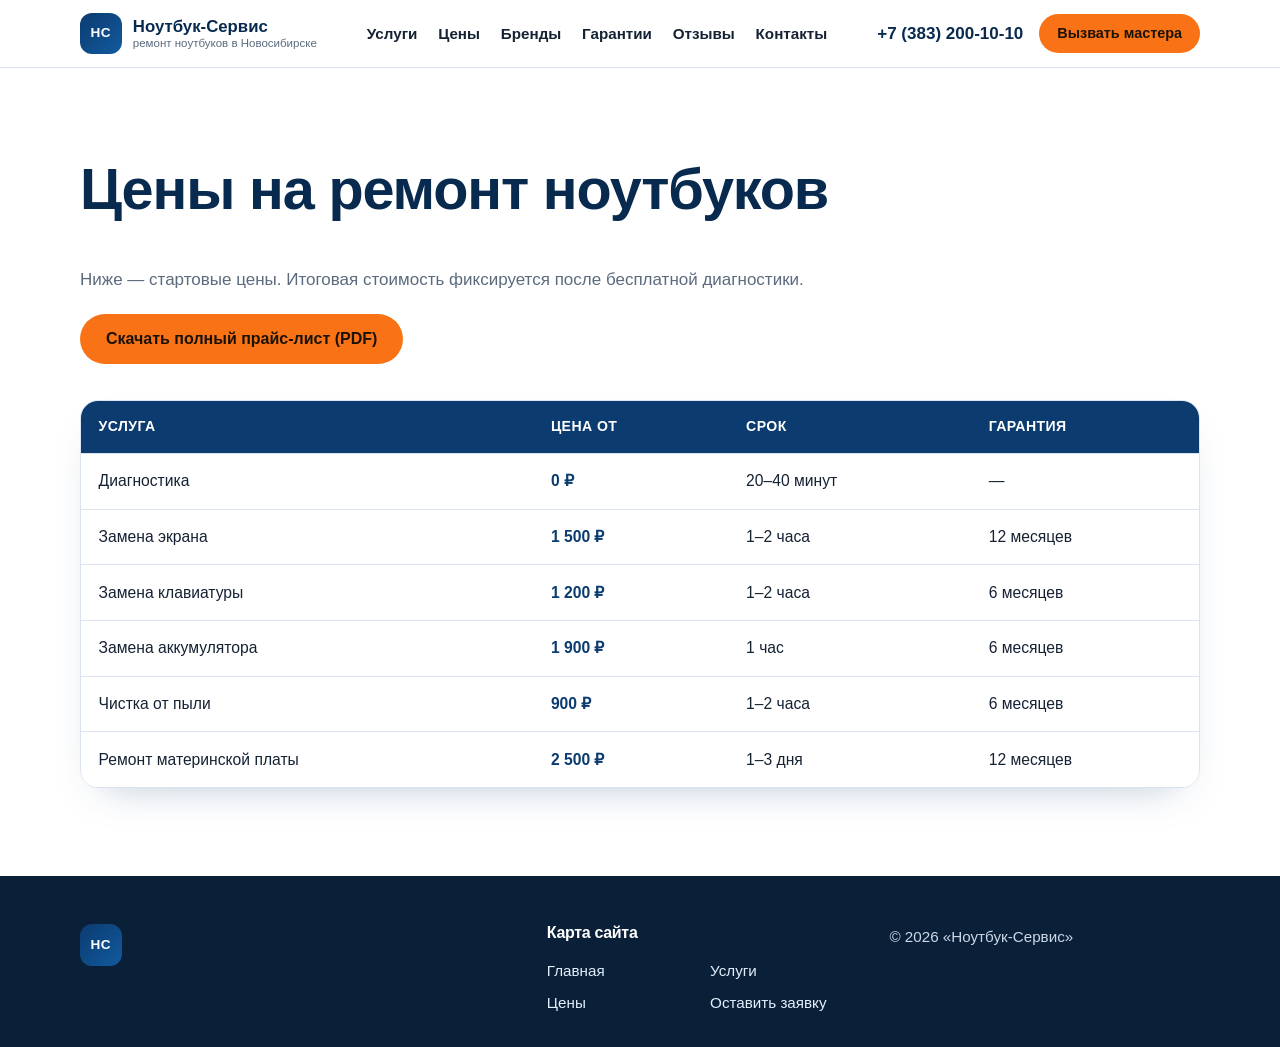
==== prices.html @ d0fde132 "Create prices.html" ====
<!DOCTYPE html>
<html lang="ru">
<head>
  <meta charset="utf-8">
  <meta name="viewport" content="width=device-width, initial-scale=1">
  <title>Цены на ремонт ноутбуков в Новосибирске — Ноутбук-Сервис</title>
  <meta name="description" content="Актуальные цены на ремонт ноутбуков. Диагностика бесплатно. Скачать полный прайс-лист.">
  <link rel="canonical" href="https://dun4ikuchizuke.github.io/laptop-repair-nsk/prices.html">
  <link rel="stylesheet" href="styles/main.css">
</head>
<body>
  <header class="site-header">
    <div class="container header-inner">
      <a class="logo" href="index.html">
        <span class="logo-mark">НС</span>
        <span class="logo-text"><strong>Ноутбук-Сервис</strong><small>ремонт ноутбуков в Новосибирске</small></span>
      </a>
      <nav class="site-nav">
        <ul class="nav-list">
          <li><a href="services.html">Услуги</a></li>
          <li><a href="prices.html">Цены</a></li>
          <li><a href="index.html#brands">Бренды</a></li>
          <li><a href="index.html#guarantee">Гарантии</a></li>
          <li><a href="index.html#reviews">Отзывы</a></li>
          <li><a href="index.html#contacts">Контакты</a></li>
        </ul>
      </nav>
      <div class="header-actions">
        <a class="header-phone" href="tel:+73832001010">+7 (383) 200-10-10</a>
        <a class="button button-small" href="order.html">Вызвать мастера</a>
      </div>
    </div>
  </header>

  <main>
    <section class="section" id="prices">
      <div class="container">
        <div class="section-head">
          <h1>Цены на ремонт ноутбуков</h1>
          <p>Ниже — стартовые цены. Итоговая стоимость фиксируется после бесплатной диагностики.</p>
          <!-- Эта ссылка нужна для цели "Скачал прайс-лист" -->
          <p style="margin-top: 20px;">
            <a class="button" href="price-list.pdf" download>Скачать полный прайс-лист (PDF)</a>
          </p>
        </div>
        
        <div class="table-wrap">
          <table class="price-table">
            <thead>
              <tr>
                <th>Услуга</th>
                <th>Цена от</th>
                <th>Срок</th>
                <th>Гарантия</th>
              </tr>
            </thead>
            <tbody>
              <tr><td>Диагностика</td><td>0 ₽</td><td>20–40 минут</td><td>—</td></tr>
              <tr><td>Замена экрана</td><td>1 500 ₽</td><td>1–2 часа</td><td>12 месяцев</td></tr>
              <tr><td>Замена клавиатуры</td><td>1 200 ₽</td><td>1–2 часа</td><td>6 месяцев</td></tr>
              <tr><td>Замена аккумулятора</td><td>1 900 ₽</td><td>1 час</td><td>6 месяцев</td></tr>
              <tr><td>Чистка от пыли</td><td>900 ₽</td><td>1–2 часа</td><td>6 месяцев</td></tr>
              <tr><td>Ремонт материнской платы</td><td>2 500 ₽</td><td>1–3 дня</td><td>12 месяцев</td></tr>
            </tbody>
          </table>
        </div>
      </div>
    </section>
  </main>

  <footer class="site-footer">
    <div class="container footer-grid">
      <div><a class="logo footer-logo" href="index.html"><span class="logo-mark">НС</span></a></div>
      <nav>
        <h2 class="footer-title">Карта сайта</h2>
        <ul class="footer-nav">
          <li><a href="index.html">Главная</a></li>
          <li><a href="services.html">Услуги</a></li>
          <li><a href="prices.html">Цены</a></li>
          <li><a href="order.html">Оставить заявку</a></li>
        </ul>
      </nav>
      <div><p>© 2026 «Ноутбук-Сервис»</p></div>
    </div>
  </footer>
</body>
</html>
---- styles/main.css ----
:root {
  --brand: #0b3b6f;
  --brand-dark: #082a4f;
  --accent: #f97316;
  --accent-dark: #c2410c;
  --ink: #152233;
  --muted: #5b6b7d;
  --bg: #f6f9fc;
  --surface: #ffffff;
  --line: #dbe4ee;
  --radius: 18px;
  --shadow: 0 18px 40px -24px rgba(11, 59, 111, 0.35);
  --container: 1120px;
  --font: "Segoe UI", "Inter", "Helvetica Neue", Arial, sans-serif;
}

*,
*::before,
*::after {
  box-sizing: border-box;
}

html {
  scroll-behavior: smooth;
  -webkit-text-size-adjust: 100%;
}

body {
  margin: 0;
  font-family: var(--font);
  font-size: 1.0625rem;
  line-height: 1.65;
  color: var(--ink);
  background: var(--surface);
}

img {
  display: block;
  max-width: 100%;
  height: auto;
}

a {
  color: var(--brand);
  text-decoration-thickness: 0.08em;
  text-underline-offset: 0.18em;
}

a:hover {
  color: var(--accent-dark);
}

h1,
h2,
h3 {
  margin: 0 0 0.75em;
  line-height: 1.15;
  letter-spacing: -0.02em;
  color: var(--brand-dark);
}

h1 {
  font-size: clamp(2.1rem, 5vw, 3.6rem);
}

h2 {
  font-size: clamp(1.65rem, 3.2vw, 2.5rem);
}

h3 {
  font-size: clamp(1.1rem, 1.7vw, 1.3rem);
}

p {
  margin: 0 0 1em;
}

ul,
ol {
  margin: 0 0 1.25em;
}

:focus-visible {
  outline: 3px solid var(--accent);
  outline-offset: 3px;
}

.container {
  width: min(100% - 2.5rem, var(--container));
  margin-inline: auto;
}

.skip-link {
  position: fixed;
  top: 0.75rem;
  left: 0.75rem;
  z-index: 100;
  padding: 0.7rem 1.1rem;
  border-radius: 10px;
  background: var(--brand);
  color: #fff;
  font-weight: 700;
  transform: translateY(-200%);
  transition: transform 0.2s ease;
}

.skip-link:focus {
  transform: translateY(0);
  color: #fff;
}

.muted {
  color: var(--muted);
}

.eyebrow {
  margin-bottom: 0.6rem;
  font-size: 0.8rem;
  font-weight: 800;
  letter-spacing: 0.12em;
  text-transform: uppercase;
  color: var(--accent-dark);
}

.button {
  display: inline-flex;
  align-items: center;
  justify-content: center;
  gap: 0.5em;
  padding: 0.85rem 1.5rem;
  border: 2px solid transparent;
  border-radius: 999px;
  background: var(--accent);
  color: #1b1206;
  font-weight: 800;
  font-size: 1rem;
  line-height: 1.2;
  text-decoration: none;
  cursor: pointer;
  transition: background 0.2s ease, color 0.2s ease, transform 0.2s ease;
}

.button:hover {
  background: var(--accent-dark);
  color: #fff;
  transform: translateY(-2px);
}

.button-secondary {
  background: transparent;
  border-color: var(--brand);
  color: var(--brand);
}

.button-secondary:hover {
  background: var(--brand);
  border-color: var(--brand);
  color: #fff;
}

.button-small {
  padding: 0.55rem 1rem;
  font-size: 0.9rem;
}

.site-header {
  position: sticky;
  top: 0;
  z-index: 30;
  border-bottom: 1px solid var(--line);
  background: rgba(255, 255, 255, 0.96);
  backdrop-filter: blur(10px);
}

.header-inner {
  display: flex;
  flex-wrap: wrap;
  align-items: center;
  gap: 0.85rem 2rem;
  padding-block: 0.8rem;
}

.logo {
  display: inline-flex;
  align-items: center;
  gap: 0.7rem;
  color: var(--brand-dark);
  text-decoration: none;
}

.logo:hover {
  color: var(--brand-dark);
}

.logo-mark {
  display: grid;
  place-items: center;
  width: 2.6rem;
  height: 2.6rem;
  border-radius: 12px;
  background: linear-gradient(135deg, var(--brand), #125a9e);
  color: #fff;
  font-size: 0.85rem;
  font-weight: 800;
  letter-spacing: 0.04em;
  flex: none;
}

.logo-text {
  display: flex;
  flex-direction: column;
  line-height: 1.2;
}

.logo-text strong {
  font-size: 1.05rem;
}

.logo-text small {
  font-size: 0.72rem;
  color: var(--muted);
}

.site-nav {
  margin-inline: auto;
}

.nav-list {
  display: flex;
  flex-wrap: wrap;
  gap: 0.4rem 1.3rem;
  margin: 0;
  padding: 0;
  list-style: none;
  font-size: 0.95rem;
}

.nav-list a {
  color: var(--ink);
  text-decoration: none;
  font-weight: 600;
}

.nav-list a:hover {
  color: var(--accent-dark);
  text-decoration: underline;
}

.header-actions {
  display: flex;
  align-items: center;
  gap: 1rem;
}

.header-phone {
  font-weight: 800;
  color: var(--brand-dark);
  text-decoration: none;
  white-space: nowrap;
}

.hero {
  padding-block: clamp(2.5rem, 6vw, 5rem);
  background:
    radial-gradient(60rem 30rem at 95% -10%, rgba(249, 115, 22, 0.12), transparent 60%),
    radial-gradient(50rem 28rem at -10% 110%, rgba(11, 59, 111, 0.1), transparent 60%),
    var(--surface);
}

.hero-grid {
  display: grid;
  grid-template-columns: 1.05fr 0.95fr;
  align-items: center;
  gap: clamp(2rem, 5vw, 4rem);
}

.hero-copy h1 {
  margin-bottom: 0.4em;
}

.lead {
  max-width: 38rem;
  font-size: clamp(1.05rem, 1.6vw, 1.25rem);
  color: var(--muted);
}

.hero-actions {
  display: flex;
  flex-wrap: wrap;
  gap: 0.8rem;
  margin-block: 1.75rem;
}

.trust-list {
  display: grid;
  grid-template-columns: repeat(2, minmax(0, 1fr));
  gap: 0.7rem 1.5rem;
  margin: 0;
  padding: 0;
  list-style: none;
  font-size: 0.96rem;
  font-weight: 600;
}

.trust-list li {
  position: relative;
  padding-left: 1.5rem;
}

.trust-list li::before {
  content: "";
  position: absolute;
  top: 0.42em;
  left: 0;
  width: 0.7rem;
  height: 0.7rem;
  border-radius: 3px;
  background: var(--accent);
}

.hero-media {
  margin: 0;
}

.hero-media img {
  width: 100%;
  aspect-ratio: 16 / 9;
  object-fit: cover;
  border-radius: 24px;
  box-shadow: var(--shadow);
}

.hero-media figcaption {
  margin-top: 0.7rem;
  font-size: 0.85rem;
  color: var(--muted);
  text-align: center;
}

.section {
  padding-block: clamp(3rem, 7vw, 5.5rem);
  scroll-margin-top: 6rem;
}

.section-alt {
  background: var(--bg);
  border-block: 1px solid var(--line);
}

.section-head {
  max-width: 48rem;
  margin-bottom: 2.25rem;
}

.section-head p {
  color: var(--muted);
}

.split {
  display: grid;
  grid-template-columns: repeat(2, minmax(0, 1fr));
  align-items: center;
  gap: clamp(2rem, 5vw, 4rem);
}

.columns-2 {
  display: grid;
  grid-template-columns: repeat(2, minmax(0, 1fr));
  gap: 1.25rem;
}

.columns-3 {
  display: grid;
  grid-template-columns: repeat(3, minmax(0, 1fr));
  gap: 1.25rem;
}

.panel {
  padding: 1.5rem;
  border: 1px solid var(--line);
  border-radius: var(--radius);
  background: var(--surface);
  box-shadow: var(--shadow);
}

.panel h3 {
  margin-top: 0;
}

.panel p:last-child,
.panel ul:last-child,
.panel ol:last-child {
  margin-bottom: 0;
}

.services-grid {
  display: grid;
  grid-template-columns: repeat(auto-fit, minmax(15.5rem, 1fr));
  gap: 1.25rem;
}

.service-card {
  display: flex;
  flex-direction: column;
  padding: 1.5rem;
  border: 1px solid var(--line);
  border-radius: var(--radius);
  background: var(--surface);
  box-shadow: var(--shadow);
  transition: transform 0.2s ease, border-color 0.2s ease;
}

.service-card:hover {
  transform: translateY(-4px);
  border-color: var(--accent);
}

.service-card h3 {
  margin-top: 0;
}

.service-card p {
  color: var(--muted);
  font-size: 0.96rem;
}

.service-price {
  margin-top: auto;
  padding-top: 0.6rem;
  font-size: 1.2rem;
  font-weight: 800;
  color: var(--brand);
}

.service-link {
  font-weight: 700;
  text-decoration: none;
  border-bottom: 2px solid var(--accent);
  align-self: flex-start;
}

.service-link:hover {
  border-color: var(--accent-dark);
}

.media-card {
  margin: 0;
}

.media-card img {
  width: 100%;
  aspect-ratio: 4 / 3;
  object-fit: cover;
  border-radius: 24px;
  box-shadow: var(--shadow);
}

.media-card figcaption {
  margin-top: 0.7rem;
  font-size: 0.85rem;
  color: var(--muted);
}

.steps {
  padding-left: 1.25rem;
}

.steps li {
  margin-bottom: 0.6rem;
}

.check-list {
  padding: 0;
  list-style: none;
}

.check-list li {
  position: relative;
  padding-left: 1.6rem;
  margin-bottom: 0.5rem;
}

.check-list li::before {
  content: "";
  position: absolute;
  top: 0.28em;
  left: 0.15rem;
  width: 0.45rem;
  height: 0.8rem;
  border-right: 2px solid var(--accent);
  border-bottom: 2px solid var(--accent);
  transform: rotate(45deg);
}

.district-list {
  display: grid;
  grid-template-columns: repeat(2, minmax(0, 1fr));
  gap: 0.35rem 1.5rem;
  padding: 0;
  list-style: none;
}

.district-list li {
  position: relative;
  padding-left: 1.15rem;
}

.district-list li::before {
  content: "";
  position: absolute;
  top: 0.65em;
  left: 0;
  width: 0.4rem;
  height: 0.4rem;
  border-radius: 50%;
  background: var(--accent);
}

.brand-grid {
  display: grid;
  grid-template-columns: repeat(auto-fit, minmax(14rem, 1fr));
  gap: 1.25rem;
}

.brand-card {
  padding: 1.25rem 1.25rem 1.25rem 1.5rem;
  border: 1px solid var(--line);
  border-left: 4px solid var(--accent);
  border-radius: 14px;
  background: var(--surface);
}

.brand-card h3 {
  margin: 0 0 0.4rem;
}

.brand-card p {
  margin: 0;
  color: var(--muted);
  font-size: 0.94rem;
}

.table-wrap {
  overflow-x: auto;
  border: 1px solid var(--line);
  border-radius: var(--radius);
  box-shadow: var(--shadow);
}

.price-table {
  width: 100%;
  min-width: 38rem;
  border-collapse: collapse;
  background: var(--surface);
  font-size: 0.98rem;
}

.price-table caption {
  padding: 1rem 1.25rem;
  font-weight: 800;
  text-align: left;
  color: var(--brand-dark);
}

.price-table th,
.price-table td {
  padding: 0.9rem 1.1rem;
  border-bottom: 1px solid var(--line);
  text-align: left;
}

.price-table thead th {
  background: var(--brand);
  color: #fff;
  font-size: 0.88rem;
  letter-spacing: 0.03em;
  text-transform: uppercase;
}

.price-table tbody th {
  font-weight: 600;
}

.price-table tbody td:nth-child(2) {
  font-weight: 800;
  color: var(--brand);
  white-space: nowrap;
}

.price-table tbody tr:hover {
  background: #f1f6fb;
}

.price-table tbody tr:last-child th,
.price-table tbody tr:last-child td {
  border-bottom: 0;
}

.rating-summary {
  display: inline-block;
  padding: 0.45rem 0.9rem;
  border-radius: 999px;
  background: #fff7ed;
  color: #9a3412;
  font-size: 0.95rem;
}

.reviews-grid {
  display: grid;
  grid-template-columns: repeat(auto-fit, minmax(16rem, 1fr));
  gap: 1.25rem;
}

.review-card {
  display: flex;
  flex-direction: column;
  padding: 1.5rem;
  border: 1px solid var(--line);
  border-radius: var(--radius);
  background: var(--surface);
  box-shadow: var(--shadow);
}

.review-card h3 {
  margin: 0 0 0.4rem;
  font-size: 1.05rem;
}

.review-rating {
  color: #d97706;
  font-size: 1rem;
  letter-spacing: 0.12em;
}

.review-card blockquote {
  margin: 0.75rem 0 1rem;
  color: var(--muted);
}

.review-card blockquote p {
  margin: 0;
}

.review-meta {
  margin-top: auto;
  font-size: 0.85rem;
  color: var(--muted);
}

.faq-list {
  max-width: 52rem;
}

.faq-list details {
  border-bottom: 1px solid var(--line);
}

.faq-list details:first-child {
  border-top: 1px solid var(--line);
}

.faq-list summary {
  position: relative;
  padding: 1.1rem 2.5rem 1.1rem 0;
  font-weight: 700;
  cursor: pointer;
  list-style: none;
}

.faq-list summary::-webkit-details-marker {
  display: none;
}

.faq-list summary::after {
  content: "+";
  position: absolute;
  top: 50%;
  right: 0.4rem;
  transform: translateY(-50%);
  font-size: 1.6rem;
  font-weight: 400;
  line-height: 1;
  color: var(--accent-dark);
}

.faq-list details[open] summary::after {
  content: "−";
}

.faq-list details > div {
  padding-bottom: 1.1rem;
  color: var(--muted);
}

.faq-list details > div p:last-child {
  margin-bottom: 0;
}

.section-cta {
  background:
    radial-gradient(50rem 24rem at 100% 0%, rgba(249, 115, 22, 0.22), transparent 60%),
    linear-gradient(140deg, var(--brand-dark), var(--brand));
  color: #eaf2fb;
}

.section-cta h2 {
  color: #fff;
}

.section-cta p {
  color: rgba(234, 242, 251, 0.86);
}

.section-cta .eyebrow {
  color: #fdba74;
}

.section-cta .muted {
  color: rgba(234, 242, 251, 0.7);
}

.cta-grid {
  display: grid;
  grid-template-columns: repeat(2, minmax(0, 1fr));
  align-items: start;
  gap: clamp(2rem, 5vw, 4rem);
}

.cta-phone {
  margin-block: 1rem;
  font-size: 1.6rem;
  font-weight: 800;
}

.cta-phone a {
  color: #fff;
  text-decoration: none;
}

.cta-phone a:hover {
  color: #fdba74;
}

.callback-form {
  padding: clamp(1.25rem, 3vw, 2rem);
  border-radius: 20px;
  background: var(--surface);
  color: var(--ink);
  box-shadow: 0 24px 50px -20px rgba(0, 0, 0, 0.45);
}

.form-field {
  margin-bottom: 1rem;
}

.form-field label {
  display: block;
  margin-bottom: 0.35rem;
  font-size: 0.9rem;
  font-weight: 700;
}

.form-field input,
.form-field textarea {
  width: 100%;
  padding: 0.8rem 0.9rem;
  border: 1px solid var(--line);
  border-radius: 12px;
  background: #fbfdff;
  color: var(--ink);
  font: inherit;
  font-size: 1rem;
}

.form-field input:focus,
.form-field textarea:focus {
  border-color: var(--accent);
  box-shadow: 0 0 0 3px rgba(249, 115, 22, 0.18);
  outline: none;
}

.form-field textarea {
  resize: vertical;
}

.form-field-full {
  grid-column: 1 / -1;
}

.checkbox {
  display: flex;
  align-items: flex-start;
  gap: 0.6rem;
}

.checkbox input {
  width: 1.15rem;
  height: 1.15rem;
  margin-top: 0.25rem;
  flex: none;
}

.checkbox label {
  margin: 0;
  font-size: 0.82rem;
  font-weight: 400;
  color: var(--muted);
}

.form-note {
  margin: 0.75rem 0 0;
  font-size: 0.78rem;
  color: var(--muted);
}

.contacts-grid {
  display: grid;
  grid-template-columns: repeat(3, minmax(0, 1fr));
  gap: 1.25rem;
}

.contacts-grid address {
  font-style: normal;
}

.contact-list {
  padding: 0;
  list-style: none;
}

.contact-list li {
  margin-bottom: 0.5rem;
}

.site-footer {
  padding-top: 3rem;
  background: #0a2038;
  color: #cbd8e8;
  font-size: 0.95rem;
}

.footer-grid {
  display: grid;
  grid-template-columns: 1.4fr 1fr 1fr;
  gap: 2rem;
  padding-bottom: 2rem;
}

.site-footer a {
  color: #e3eefb;
}

.site-footer a:hover {
  color: #fff;
}

.site-footer .logo {
  color: #fff;
  margin-bottom: 1rem;
}

.site-footer .logo-text small {
  color: #9fb2c8;
}

.site-footer .muted {
  color: #9fb2c8;
}

.footer-title {
  margin: 0 0 1rem;
  font-size: 1rem;
  color: #fff;
}

.footer-nav {
  display: grid;
  grid-template-columns: repeat(2, minmax(0, 1fr));
  gap: 0.4rem 1rem;
  margin: 0;
  padding: 0;
  list-style: none;
}

.footer-nav a {
  text-decoration: none;
}

.footer-nav a:hover {
  text-decoration: underline;
}

.footer-bottom {
  display: flex;
  flex-wrap: wrap;
  justify-content: space-between;
  gap: 0.5rem 2rem;
  padding-block: 1rem;
  border-top: 1px solid rgba(255, 255, 255, 0.14);
  font-size: 0.82rem;
  color: #9fb2c8;
}

.footer-bottom p {
  margin: 0;
}

@media (max-width: 60em) {
  .hero-grid,
  .split,
  .cta-grid {
    grid-template-columns: minmax(0, 1fr);
  }

  .site-nav {
    order: 3;
    width: 100%;
    margin-inline: 0;
  }

  .nav-list {
    gap: 0.4rem 1rem;
  }

  .columns-3,
  .contacts-grid {
    grid-template-columns: minmax(0, 1fr);
  }

  .footer-grid {
    grid-template-columns: 1fr 1fr;
  }
}

@media (max-width: 40em) {
  body {
    font-size: 1rem;
  }

  .container {
    width: min(100% - 1.5rem, var(--container));
  }

  .header-inner {
    gap: 0.6rem 1rem;
  }

  .header-actions {
    margin-left: auto;
    gap: 0.6rem;
  }

  .header-phone {
    font-size: 0.9rem;
  }

  .header-actions .button-small {
    display: none;
  }

  .nav-list {
    font-size: 0.9rem;
  }

  .trust-list {
    grid-template-columns: minmax(0, 1fr);
  }

  .hero-actions .button {
    width: 100%;
  }

  .columns-2,
  .district-list {
    grid-template-columns: minmax(0, 1fr);
  }

  .reviews-grid {
    grid-template-columns: minmax(0, 1fr);
  }

  .footer-grid {
    grid-template-columns: minmax(0, 1fr);
  }

  .footer-bottom {
    flex-direction: column;
  }

  .price-table {
    min-width: 34rem;
  }
}

@media (prefers-reduced-motion: reduce) {
  html {
    scroll-behavior: auto;
  }

  *,
  *::before,
  *::after {
    transition-duration: 0.01ms !important;
    animation-duration: 0.01ms !important;
  }
}
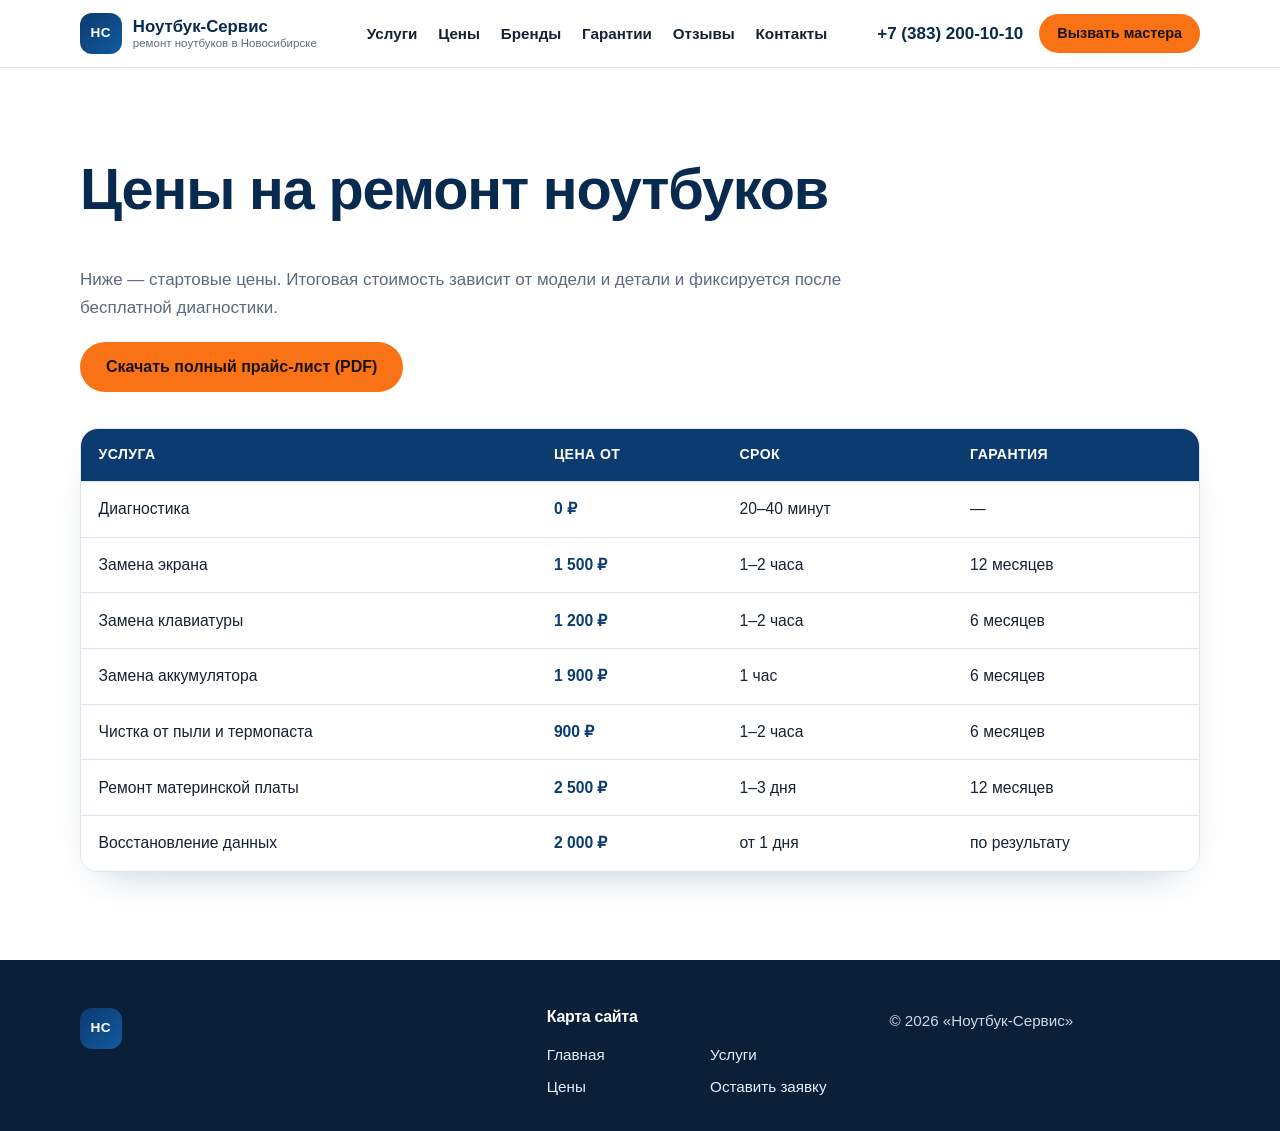
==== commit 2eab0629: "Update prices.html" ====
--- a/prices.html
+++ b/prices.html
@@ -3,8 +3,9 @@
 <head>
   <meta charset="utf-8">
   <meta name="viewport" content="width=device-width, initial-scale=1">
-  <title>Цены на ремонт ноутбуков в Новосибирске — Ноутбук-Сервис</title>
-  <meta name="description" content="Актуальные цены на ремонт ноутбуков. Диагностика бесплатно. Скачать полный прайс-лист.">
+  <title>Цены на ремонт ноутбуков в Новосибирске | Ноутбук-Сервис</title>
+  <meta name="description" content="Актуальные цены на ремонт ноутбуков в Новосибирске. Диагностика бесплатно. Скачать полный прайс-лист в PDF.">
+  <meta name="robots" content="index, follow">
   <link rel="canonical" href="https://dun4ikuchizuke.github.io/laptop-repair-nsk/prices.html">
   <link rel="stylesheet" href="styles/main.css">
 </head>
@@ -37,13 +38,11 @@
       <div class="container">
         <div class="section-head">
           <h1>Цены на ремонт ноутбуков</h1>
-          <p>Ниже — стартовые цены. Итоговая стоимость фиксируется после бесплатной диагностики.</p>
-          <!-- Эта ссылка нужна для цели "Скачал прайс-лист" -->
+          <p>Ниже — стартовые цены. Итоговая стоимость зависит от модели и детали и фиксируется после бесплатной диагностики.</p>
           <p style="margin-top: 20px;">
             <a class="button" href="price-list.pdf" download>Скачать полный прайс-лист (PDF)</a>
           </p>
         </div>
-        
         <div class="table-wrap">
           <table class="price-table">
             <thead>
@@ -59,8 +58,9 @@
               <tr><td>Замена экрана</td><td>1 500 ₽</td><td>1–2 часа</td><td>12 месяцев</td></tr>
               <tr><td>Замена клавиатуры</td><td>1 200 ₽</td><td>1–2 часа</td><td>6 месяцев</td></tr>
               <tr><td>Замена аккумулятора</td><td>1 900 ₽</td><td>1 час</td><td>6 месяцев</td></tr>
-              <tr><td>Чистка от пыли</td><td>900 ₽</td><td>1–2 часа</td><td>6 месяцев</td></tr>
+              <tr><td>Чистка от пыли и термопаста</td><td>900 ₽</td><td>1–2 часа</td><td>6 месяцев</td></tr>
               <tr><td>Ремонт материнской платы</td><td>2 500 ₽</td><td>1–3 дня</td><td>12 месяцев</td></tr>
+              <tr><td>Восстановление данных</td><td>2 000 ₽</td><td>от 1 дня</td><td>по результату</td></tr>
             </tbody>
           </table>
         </div>
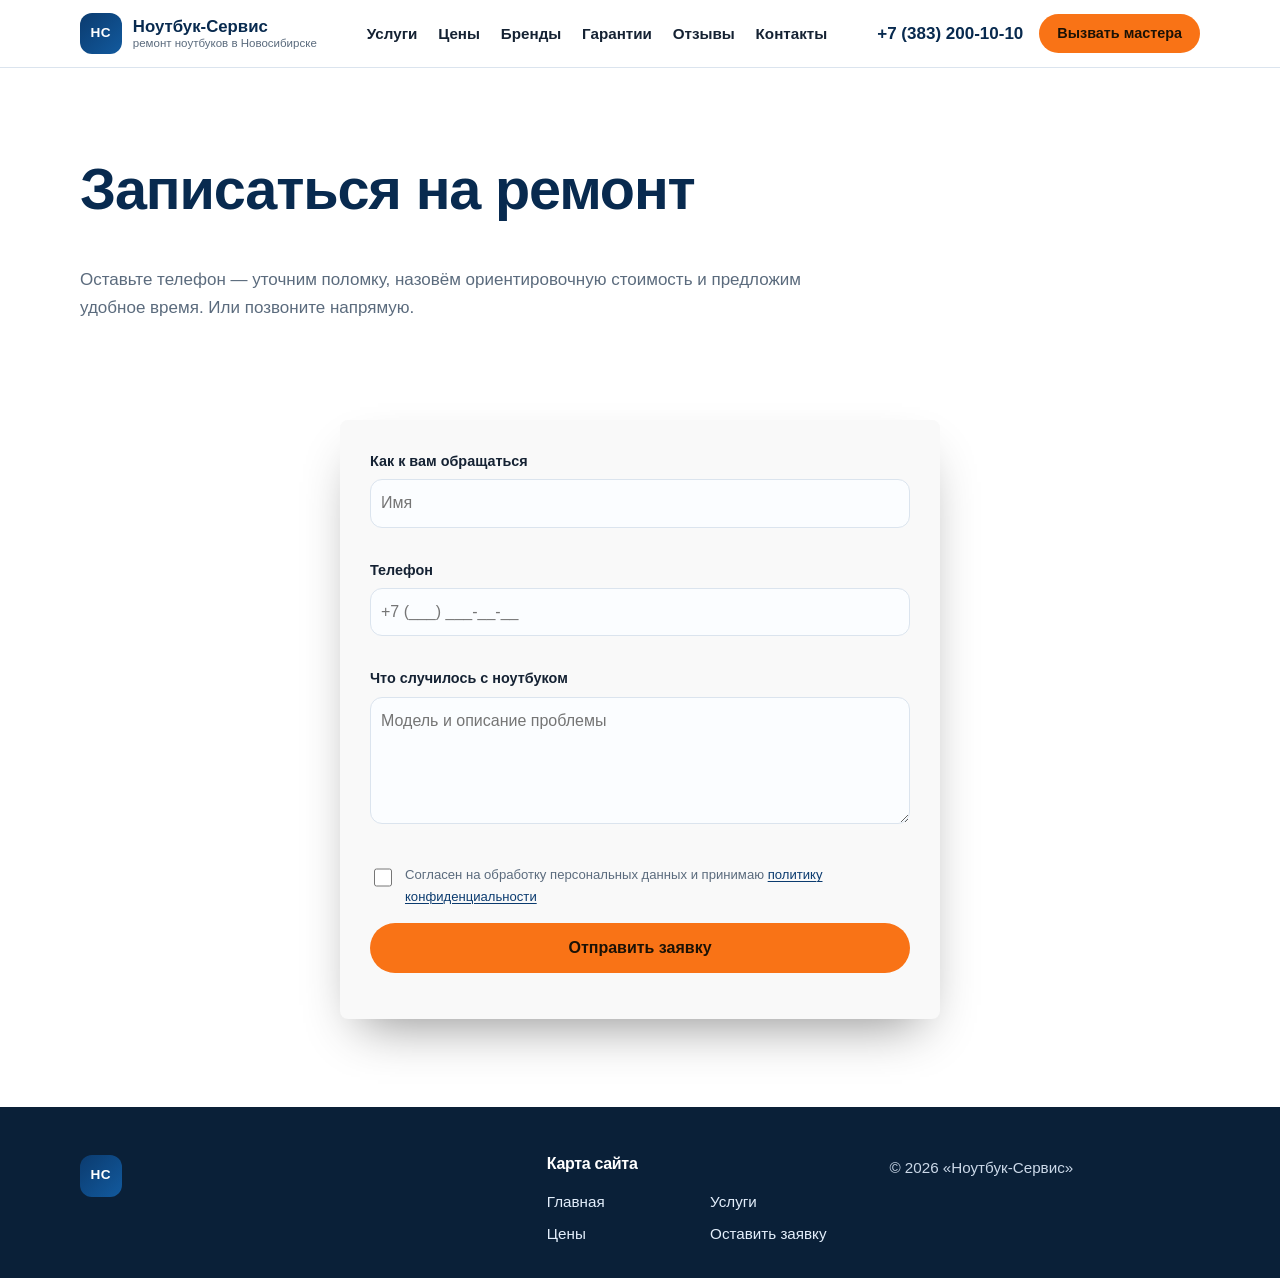
==== commit 87785ec9: "Update prices.html" ====
--- a/prices.html
+++ b/prices.html
@@ -3,10 +3,10 @@
 <head>
   <meta charset="utf-8">
   <meta name="viewport" content="width=device-width, initial-scale=1">
-  <title>Цены на ремонт ноутбуков в Новосибирске | Ноутбук-Сервис</title>
-  <meta name="description" content="Актуальные цены на ремонт ноутбуков в Новосибирске. Диагностика бесплатно. Скачать полный прайс-лист в PDF.">
-  <meta name="robots" content="index, follow">
-  <link rel="canonical" href="https://dun4ikuchizuke.github.io/laptop-repair-nsk/prices.html">
+  <title>Оставить заявку на ремонт ноутбука | Ноутбук-Сервис</title>
+  <meta name="description" content="Записаться на ремонт ноутбука в Новосибирске. Бесплатная диагностика, выезд мастера.">
+  <meta name="robots" content="noindex, follow"> <!-- Страницу формы обычно не индексируют, чтобы не плодить дубли в поиске -->
+  <link rel="canonical" href="https://dun4ikuchizuke.github.io/laptop-repair-nsk/order.html">
   <link rel="stylesheet" href="styles/main.css">
 </head>
 <body>
@@ -34,36 +34,35 @@
   </header>
 
   <main>
-    <section class="section" id="prices">
+    <section class="section" id="cta">
       <div class="container">
         <div class="section-head">
-          <h1>Цены на ремонт ноутбуков</h1>
-          <p>Ниже — стартовые цены. Итоговая стоимость зависит от модели и детали и фиксируется после бесплатной диагностики.</p>
-          <p style="margin-top: 20px;">
-            <a class="button" href="price-list.pdf" download>Скачать полный прайс-лист (PDF)</a>
-          </p>
+          <h1>Записаться на ремонт</h1>
+          <p>Оставьте телефон — уточним поломку, назовём ориентировочную стоимость и предложим удобное время. Или позвоните напрямую.</p>
+          <p class="cta-phone" style="font-size: 1.5em; font-weight: bold; margin-top: 20px;"><a href="tel:+73832001010">+7 (383) 200-10-10</a></p>
         </div>
-        <div class="table-wrap">
-          <table class="price-table">
-            <thead>
-              <tr>
-                <th>Услуга</th>
-                <th>Цена от</th>
-                <th>Срок</th>
-                <th>Гарантия</th>
-              </tr>
-            </thead>
-            <tbody>
-              <tr><td>Диагностика</td><td>0 ₽</td><td>20–40 минут</td><td>—</td></tr>
-              <tr><td>Замена экрана</td><td>1 500 ₽</td><td>1–2 часа</td><td>12 месяцев</td></tr>
-              <tr><td>Замена клавиатуры</td><td>1 200 ₽</td><td>1–2 часа</td><td>6 месяцев</td></tr>
-              <tr><td>Замена аккумулятора</td><td>1 900 ₽</td><td>1 час</td><td>6 месяцев</td></tr>
-              <tr><td>Чистка от пыли и термопаста</td><td>900 ₽</td><td>1–2 часа</td><td>6 месяцев</td></tr>
-              <tr><td>Ремонт материнской платы</td><td>2 500 ₽</td><td>1–3 дня</td><td>12 месяцев</td></tr>
-              <tr><td>Восстановление данных</td><td>2 000 ₽</td><td>от 1 дня</td><td>по результату</td></tr>
-            </tbody>
-          </table>
-        </div>
+        
+        <form class="callback-form" action="#" method="post" style="max-width: 600px; margin: 0 auto; background: #f9f9f9; padding: 30px; border-radius: 8px;">
+          <div class="form-field">
+            <label for="name">Как к вам обращаться</label>
+            <input id="name" name="name" type="text" autocomplete="name" placeholder="Имя" required style="width: 100%; padding: 10px; margin-bottom: 15px;">
+          </div>
+          <div class="form-field">
+            <label for="phone">Телефон</label>
+            <input id="phone" name="phone" type="tel" autocomplete="tel" placeholder="+7 (___) ___-__-__" required style="width: 100%; padding: 10px; margin-bottom: 15px;">
+          </div>
+          <div class="form-field">
+            <label for="comment">Что случилось с ноутбуком</label>
+            <textarea id="comment" name="comment" rows="4" placeholder="Модель и описание проблемы" style="width: 100%; padding: 10px; margin-bottom: 15px;"></textarea>
+          </div>
+          <div class="form-field checkbox" style="margin-bottom: 15px;">
+            <input id="consent" name="consent" type="checkbox" required>
+            <label for="consent">Согласен на обработку персональных данных и принимаю <a href="privacy/index.html">политику конфиденциальности</a></label>
+          </div>
+          <div class="form-field">
+            <button class="button" type="submit" style="width: 100%;">Отправить заявку</button>
+          </div>
+        </form>
       </div>
     </section>
   </main>
